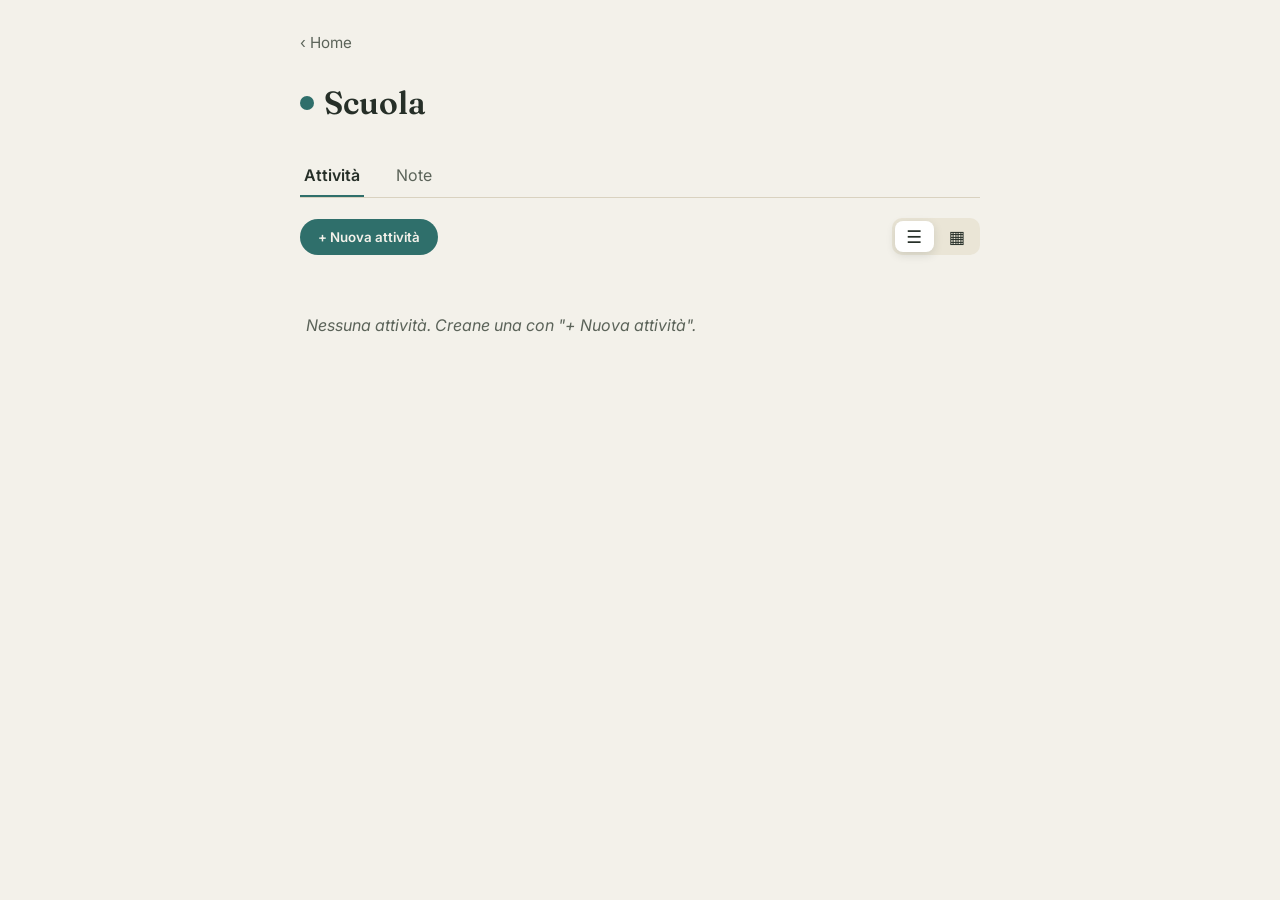
==== sezione.html @ 590e8acf "Add files via upload" ====
<!DOCTYPE html>
<html lang="it">
<head>
  <meta charset="UTF-8">
  <meta name="viewport" content="width=device-width, initial-scale=1.0, viewport-fit=cover">
  <title>Sezione — Il mio diario</title>
  <link rel="preconnect" href="https://fonts.googleapis.com">
  <link rel="preconnect" href="https://fonts.gstatic.com" crossorigin>
  <link href="https://fonts.googleapis.com/css2?family=Fraunces:wght@500;600&family=Inter:wght@400;500;600&display=swap" rel="stylesheet">
  <link rel="stylesheet" href="style.css">
</head>
<body>
  <div class="contenitore">

    <div class="barra-superiore">
      <a class="link-indietro" href="home.html">‹ Home</a>
    </div>

    <h1 class="titolo-sezione">
      <span class="pallino" aria-hidden="true"></span>
      <span id="nome-sezione-titolo">Sezione</span>
    </h1>

    <div class="sotto-tab">
      <button id="tab-attivita" class="attivo">Attività</button>
      <button id="tab-note">Note</button>
    </div>

    <!-- ===================== PANNELLO ATTIVITÀ ===================== -->
    <section id="pannello-attivita">

      <div class="barra-azioni">
        <button id="btn-nuova-attivita" class="pulsante-nuovo">+ Nuova attività</button>
        <div class="selettore-vista">
          <button id="btn-vista-elenco" class="attivo" title="Elenco" aria-label="Vista elenco">☰</button>
          <button id="btn-vista-calendario" title="Calendario" aria-label="Vista calendario">▦</button>
        </div>
      </div>

      <div id="vista-elenco-attivita" class="elenco"></div>

      <div id="vista-calendario-attivita" hidden>
        <div class="calendario-intestazione">
          <button id="mese-precedente" aria-label="Mese precedente">‹</button>
          <strong id="etichetta-mese"></strong>
          <button id="mese-successivo" aria-label="Mese successivo">›</button>
        </div>
        <div class="griglia-giorni-settimana">
          <div>LUN</div><div>MAR</div><div>MER</div><div>GIO</div>
          <div>VEN</div><div>SAB</div><div>DOM</div>
        </div>
        <div id="griglia-calendario" class="griglia-calendario"></div>
      </div>

    </section>

    <!-- ===================== PANNELLO NOTE ===================== -->
    <section id="pannello-note" hidden>

      <div class="barra-azioni">
        <button id="btn-nuova-nota" class="pulsante-nuovo">+ Nuova nota</button>
      </div>

      <div id="vista-elenco-note" class="griglia-note"></div>

    </section>

  </div>

  <!-- ===================== MODALE POST-IT: ATTIVITÀ ===================== -->
  <div id="sfondo-modale-attivita" class="sfondo-modale" hidden>
    <div class="postit">
      <div class="postit-azioni">
        <button id="btn-modifica-attivita" title="Modifica" aria-label="Modifica">✏️</button>
        <button id="btn-chiudi-attivita" title="Chiudi" aria-label="Chiudi">✕</button>
      </div>

      <!-- Modalità visualizzazione -->
      <div id="vista-dettaglio-attivita">
        <h3 id="dettaglio-attivita-titolo"></h3>
        <div class="riga-dettaglio">
          <span class="etichetta">Data</span>
          <span id="dettaglio-attivita-data"></span>
        </div>
        <div class="riga-dettaglio" id="riga-dettaglio-ora">
          <span class="etichetta">Orario</span>
          <span id="dettaglio-attivita-ora"></span>
        </div>
        <div class="riga-dettaglio">
          <span class="etichetta">Note</span>
          <p id="dettaglio-attivita-note"></p>
        </div>
      </div>

      <!-- Modalità modifica / creazione -->
      <form id="form-attivita" class="modifica-dettaglio" hidden>
        <h3 id="form-attivita-intestazione">Nuova attività</h3>

        <label for="input-attivita-titolo">Titolo</label>
        <input id="input-attivita-titolo" type="text" required>

        <label for="input-attivita-data">Data</label>
        <input id="input-attivita-data" type="date" required>

        <label for="input-attivita-ora">Orario (facoltativo)</label>
        <input id="input-attivita-ora" type="time">

        <label for="input-attivita-note">Note</label>
        <textarea id="input-attivita-note"></textarea>

        <button type="submit" class="salva">Salva attività</button>
        <button type="button" id="btn-elimina-attivita" hidden
                style="margin-top:10px; color:#8B5E83; font-size:0.85rem;">
          Elimina attività
        </button>
      </form>
    </div>
  </div>

  <!-- ===================== MODALE POST-IT: NOTA ===================== -->
  <div id="sfondo-modale-nota" class="sfondo-modale" hidden>
    <div class="postit">
      <div class="postit-azioni">
        <button id="btn-modifica-nota" title="Modifica" aria-label="Modifica">✏️</button>
        <button id="btn-chiudi-nota" title="Chiudi" aria-label="Chiudi">✕</button>
      </div>

      <!-- Modalità visualizzazione -->
      <div id="vista-dettaglio-nota">
        <h3 id="dettaglio-nota-titolo"></h3>
        <div class="riga-dettaglio">
          <p id="dettaglio-nota-contenuto" style="white-space: pre-wrap;"></p>
        </div>
      </div>

      <!-- Modalità modifica / creazione -->
      <form id="form-nota" class="modifica-dettaglio" hidden>
        <h3 id="form-nota-intestazione">Nuova nota</h3>

        <label for="input-nota-titolo">Titolo</label>
        <input id="input-nota-titolo" type="text" required>

        <label for="input-nota-contenuto">Contenuto</label>
        <textarea id="input-nota-contenuto" style="min-height: 140px;"></textarea>

        <button type="submit" class="salva">Salva nota</button>
        <button type="button" id="btn-elimina-nota" hidden
                style="margin-top:10px; color:#8B5E83; font-size:0.85rem;">
          Elimina nota
        </button>
      </form>
    </div>
  </div>

  <script src="storage.js"></script>
  <script src="sezione.js"></script>
</body>
</html>
---- style.css ----
/* =========================================================
   TOKEN — palette, font e misure di base, riusati ovunque
   ========================================================= */
:root {
  --color-paper: #F3F1EA;
  --color-paper-alt: #EAE5D6;
  --color-ink: #262F28;
  --color-ink-soft: #5B6359;
  --color-rule: #D9D2C0;

  --color-scuola: #2F6F6B;
  --color-scuola-soft: #E3EEEC;
  --color-personale: #8B5E83;
  --color-personale-soft: #F1E7EF;
  --color-accent: #C9A227;
  --color-white: #FFFFFF;

  --font-display: "Fraunces", Georgia, serif;
  --font-body: "Inter", system-ui, sans-serif;

  --shadow-paper: 0 3px 10px rgba(38, 47, 40, 0.14);
  --shadow-postit: 0 10px 30px rgba(38, 47, 40, 0.28);
}

* { box-sizing: border-box; }

html { scroll-padding-top: env(safe-area-inset-top, 0px); }

body {
  margin: 0;
  background: var(--color-paper);
  color: var(--color-ink);
  font-family: var(--font-body);
  line-height: 1.5;
  min-height: 100vh;
  padding-top: env(safe-area-inset-top, 0px);
  padding-bottom: env(safe-area-inset-bottom, 0px);
}

h1, h2, h3 { font-family: var(--font-display); font-weight: 600; margin: 0; }

a { color: inherit; text-decoration: none; }

button {
  font-family: var(--font-body);
  cursor: pointer;
  border: none;
  background: none;
  color: inherit;
}

button:focus-visible,
a:focus-visible,
input:focus-visible,
textarea:focus-visible {
  outline: 2px solid var(--color-accent);
  outline-offset: 2px;
}

.contenitore {
  max-width: 720px;
  margin: 0 auto;
  padding: 32px 20px 64px;
}

/* =========================================================
   HOME — titolo + linguette grandi verso le sezioni
   ========================================================= */

.home-intestazione {
  margin-bottom: 40px;
}

.home-intestazione .occhiello {
  color: var(--color-ink-soft);
  font-size: 0.95rem;
  margin-bottom: 4px;
}

.home-intestazione h1 {
  font-size: 2.2rem;
}

.linguette {
  display: flex;
  flex-direction: column;
  gap: 18px;
}

.linguetta {
  display: flex;
  align-items: center;
  justify-content: space-between;
  padding: 26px 28px;
  border-radius: 10px 28px 28px 10px;
  box-shadow: var(--shadow-paper);
  transition: transform 0.15s ease;
}

.linguetta:hover,
.linguetta:focus-visible {
  transform: translateX(4px);
}

.linguetta.scuola { background: var(--color-scuola-soft); border-left: 8px solid var(--color-scuola); }
.linguetta.personale { background: var(--color-personale-soft); border-left: 8px solid var(--color-personale); }

.linguetta .nome-sezione {
  font-family: var(--font-display);
  font-size: 1.5rem;
}

.linguetta .freccia {
  font-size: 1.4rem;
  color: var(--color-ink-soft);
}

/* =========================================================
   SEZIONE — intestazione, sotto-tab, barra azioni
   ========================================================= */

.barra-superiore {
  display: flex;
  align-items: center;
  justify-content: space-between;
  margin-bottom: 24px;
}

.link-indietro {
  color: var(--color-ink-soft);
  font-size: 0.95rem;
}

.titolo-sezione {
  display: flex;
  align-items: center;
  gap: 10px;
  margin-bottom: 28px;
}

.titolo-sezione .pallino {
  width: 14px;
  height: 14px;
  border-radius: 50%;
}

body.tema-scuola .pallino { background: var(--color-scuola); }
body.tema-personale .pallino { background: var(--color-personale); }

body.tema-scuola .accento { color: var(--color-scuola); }
body.tema-personale .accento { color: var(--color-personale); }

.sotto-tab {
  display: flex;
  gap: 4px;
  border-bottom: 1px solid var(--color-rule);
  margin-bottom: 20px;
}

.sotto-tab button {
  padding: 10px 4px;
  margin-right: 24px;
  font-size: 1rem;
  color: var(--color-ink-soft);
  border-bottom: 2px solid transparent;
}

.sotto-tab button.attivo {
  color: var(--color-ink);
  border-bottom-color: currentColor;
  font-weight: 600;
}

body.tema-scuola .sotto-tab button.attivo { border-bottom-color: var(--color-scuola); }
body.tema-personale .sotto-tab button.attivo { border-bottom-color: var(--color-personale); }

.barra-azioni {
  display: flex;
  align-items: center;
  justify-content: space-between;
  margin-bottom: 18px;
  gap: 12px;
  flex-wrap: wrap;
}

.pulsante-nuovo {
  font-weight: 600;
  padding: 10px 18px;
  border-radius: 20px;
  background: var(--color-ink);
  color: var(--color-paper);
}

body.tema-scuola .pulsante-nuovo { background: var(--color-scuola); }
body.tema-personale .pulsante-nuovo { background: var(--color-personale); }

.selettore-vista {
  display: flex;
  gap: 2px;
  background: var(--color-paper-alt);
  border-radius: 10px;
  padding: 3px;
}

.selettore-vista button {
  padding: 7px 12px;
  border-radius: 8px;
  font-size: 1.1rem;
  line-height: 1;
}

.selettore-vista button.attivo {
  background: var(--color-white);
  box-shadow: var(--shadow-paper);
}

/* ---- Vista elenco (attività e note) ---- */

.elenco { display: flex; flex-direction: column; }

.riga-elemento {
  display: flex;
  align-items: center;
  gap: 12px;
  padding: 14px 6px;
  border-bottom: 1px solid var(--color-rule);
  text-align: left;
  width: 100%;
}

.riga-elemento .data-riga {
  font-variant-numeric: tabular-nums;
  color: var(--color-ink-soft);
  font-size: 0.9rem;
  min-width: 64px;
}

.riga-elemento .titolo-riga {
  flex: 1;
  font-weight: 500;
}

.riga-elemento .estratto-riga {
  color: var(--color-ink-soft);
  font-size: 0.9rem;
}

.riga-elemento { cursor: pointer; }

.riga-elemento .azioni-riga {
  display: flex;
  gap: 4px;
  flex-shrink: 0;
}

.riga-elemento .icona-azione {
  font-size: 0.95rem;
  padding: 4px 6px;
  border-radius: 6px;
  opacity: 0.75;
}

.riga-elemento .icona-azione:hover,
.riga-elemento .icona-azione:focus-visible {
  opacity: 1;
  background: var(--color-paper-alt);
}

.griglia-note {
  display: grid;
  grid-template-columns: repeat(auto-fill, minmax(150px, 1fr));
  gap: 16px;
}

.card-nota {
  text-align: left;
  background: var(--color-paper-alt);
  border-radius: 3px;
  padding: 16px;
  min-height: 130px;
  display: flex;
  flex-direction: column;
  gap: 8px;
  box-shadow: var(--shadow-paper);
  transition: transform 0.15s ease;
}

body.tema-scuola .card-nota { background: var(--color-scuola-soft); }
body.tema-personale .card-nota { background: var(--color-personale-soft); }

.card-nota:nth-child(odd) { transform: rotate(-1.2deg); }
.card-nota:nth-child(even) { transform: rotate(1deg); }

.card-nota:hover,
.card-nota:focus-visible {
  transform: rotate(0deg) translateY(-2px);
}

.titolo-card-nota {
  font-family: var(--font-display);
  font-size: 1.05rem;
}

.anteprima-card-nota {
  font-size: 0.85rem;
  color: var(--color-ink-soft);
  display: -webkit-box;
  -webkit-line-clamp: 5;
  -webkit-box-orient: vertical;
  overflow: hidden;
}

.messaggio-vuoto {
  color: var(--color-ink-soft);
  padding: 24px 6px;
  font-style: italic;
  grid-column: 1 / -1;
}

/* ---- Vista calendario ---- */

.calendario-intestazione {
  display: flex;
  align-items: center;
  justify-content: space-between;
  margin-bottom: 10px;
}

.calendario-intestazione button {
  font-size: 1.2rem;
  padding: 4px 10px;
}

.griglia-giorni-settimana,
.griglia-calendario {
  display: grid;
  grid-template-columns: repeat(7, 1fr);
  gap: 1px;
  background: var(--color-rule);
}

.griglia-giorni-settimana {
  margin-bottom: 1px;
}

.griglia-giorni-settimana div {
  background: var(--color-paper-alt);
  padding: 6px 4px;
  font-size: 0.75rem;
  text-align: center;
  color: var(--color-ink-soft);
}

.cella-giorno {
  background: var(--color-white);
  min-height: 86px;
  padding: 4px;
  display: flex;
  flex-direction: column;
  gap: 3px;
}

.cella-giorno.vuota { background: var(--color-paper); }

.numero-giorno {
  align-self: flex-end;
  font-size: 0.75rem;
  color: var(--color-ink-soft);
}

.chip-attivita {
  font-size: 0.72rem;
  background: var(--color-paper-alt);
  border-radius: 5px;
  padding: 2px 5px;
  text-align: left;
  overflow: hidden;
  text-overflow: ellipsis;
  white-space: nowrap;
}

body.tema-scuola .chip-attivita { background: var(--color-scuola-soft); }
body.tema-personale .chip-attivita { background: var(--color-personale-soft); }

/* =========================================================
   POST-IT — il modale di dettaglio/modifica
   ========================================================= */

.sfondo-modale {
  position: fixed;
  inset: 0;
  background: rgba(38, 47, 40, 0.35);
  display: flex;
  align-items: center;
  justify-content: center;
  padding: 20px;
  z-index: 50;
}

.sfondo-modale[hidden] { display: none; }

.postit {
  background: var(--color-white);
  width: 100%;
  max-width: 420px;
  border-radius: 4px 16px 16px 4px;
  box-shadow: var(--shadow-postit);
  padding: 24px;
  transform: rotate(-0.6deg);
  position: relative;
}

body.tema-scuola .postit { border-left: 10px solid var(--color-scuola); }
body.tema-personale .postit { border-left: 10px solid var(--color-personale); }

.postit-azioni {
  position: absolute;
  top: 14px;
  right: 16px;
  display: flex;
  gap: 10px;
}

.postit-azioni button { font-size: 1.1rem; color: var(--color-ink-soft); }

.postit h3 { font-size: 1.3rem; padding-right: 50px; margin-bottom: 12px; }

.postit .riga-dettaglio {
  margin-bottom: 10px;
  font-size: 0.95rem;
}

.postit .riga-dettaglio .etichetta {
  color: var(--color-ink-soft);
  font-size: 0.78rem;
  display: block;
  margin-bottom: 2px;
}

.postit label {
  display: block;
  font-size: 0.78rem;
  color: var(--color-ink-soft);
  margin-bottom: 4px;
  margin-top: 14px;
}

.postit input,
.postit textarea,
.postit select {
  width: 100%;
  padding: 8px 10px;
  border: 1px solid var(--color-rule);
  border-radius: 6px;
  font-family: var(--font-body);
  font-size: 0.95rem;
  background: var(--color-paper);
}

.postit textarea { min-height: 90px; resize: vertical; }

.postit .salva {
  margin-top: 18px;
  padding: 10px 18px;
  border-radius: 20px;
  background: var(--color-ink);
  color: var(--color-paper);
  font-weight: 600;
}

/* =========================================================
   Responsive
   ========================================================= */

@media (max-width: 480px) {
  .cella-giorno { min-height: 58px; }
  .numero-giorno { font-size: 0.7rem; }
  .chip-attivita { font-size: 0.65rem; }
  .linguetta { padding: 20px; }
}
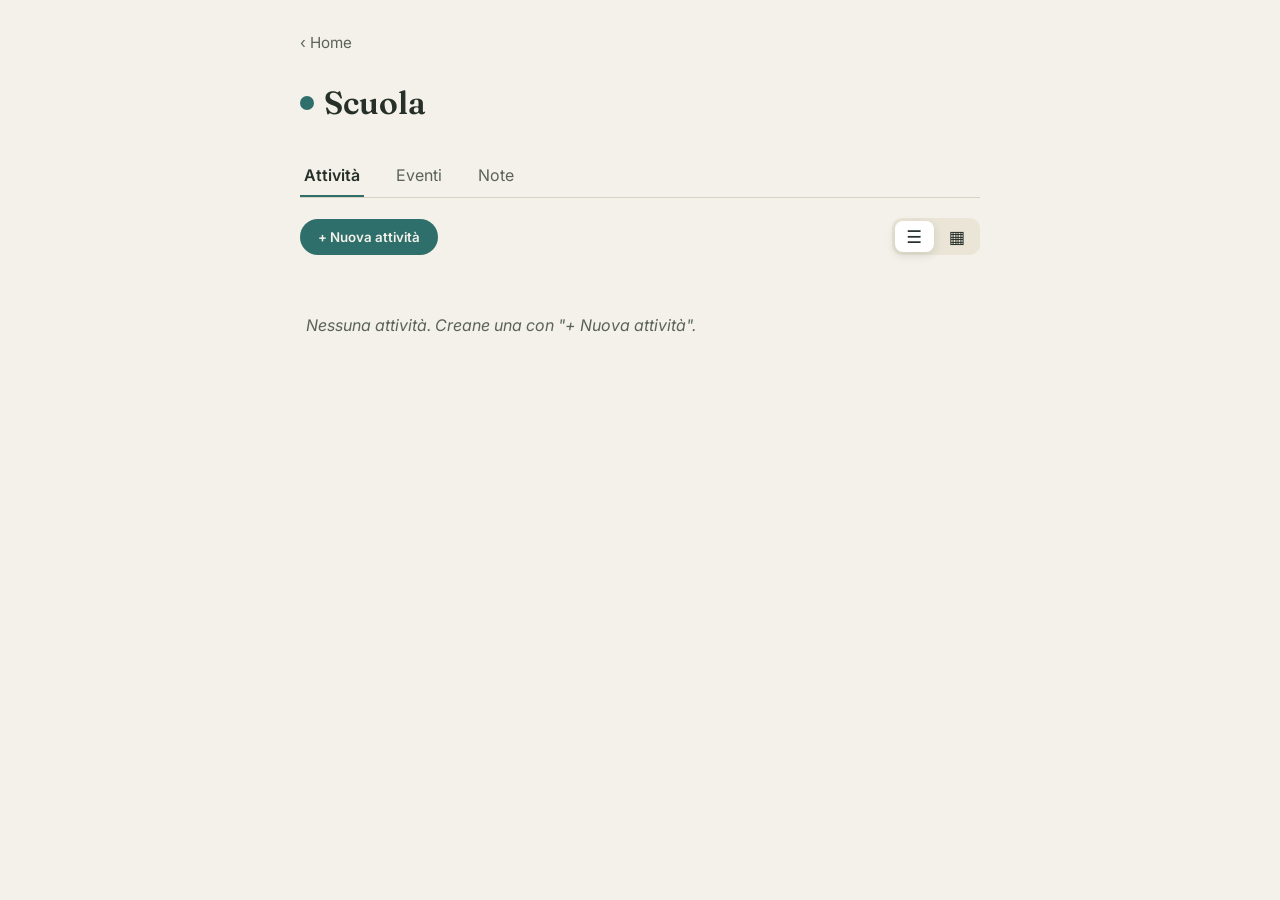
==== commit e8e24c85: "Modified sezione.html, sezione.js, storage.js, style.css" ====
--- a/sezione.html
+++ b/sezione.html
@@ -13,7 +13,7 @@
   <div class="contenitore">
 
     <div class="barra-superiore">
-      <a class="link-indietro" href="home.html">‹ Home</a>
+      <a class="link-indietro" href="index.html">‹ Home</a>
     </div>
 
     <h1 class="titolo-sezione">
@@ -23,6 +23,7 @@
 
     <div class="sotto-tab">
       <button id="tab-attivita" class="attivo">Attività</button>
+      <button id="tab-eventi">Eventi</button>
       <button id="tab-note">Note</button>
     </div>
 
@@ -54,6 +55,17 @@
 
     </section>
 
+    <!-- ===================== PANNELLO EVENTI ===================== -->
+    <section id="pannello-eventi" hidden>
+
+      <div class="barra-azioni">
+        <button id="btn-nuovo-evento" class="pulsante-nuovo">+ Nuovo evento</button>
+      </div>
+
+      <div id="vista-eventi"></div>
+
+    </section>
+
     <!-- ===================== PANNELLO NOTE ===================== -->
     <section id="pannello-note" hidden>
 
@@ -67,7 +79,7 @@
 
   </div>
 
-  <!-- ===================== MODALE POST-IT: ATTIVITÀ ===================== -->
+  <!-- ===================== MODALE POST-IT: ATTIVITÀ / EVENTO ===================== -->
   <div id="sfondo-modale-attivita" class="sfondo-modale" hidden>
     <div class="postit">
       <div class="postit-azioni">
@@ -77,19 +89,25 @@
 
       <!-- Modalità visualizzazione -->
       <div id="vista-dettaglio-attivita">
+        <span class="badge-tipo" id="dettaglio-attivita-tipo"></span>
         <h3 id="dettaglio-attivita-titolo"></h3>
         <div class="riga-dettaglio">
-          <span class="etichetta">Data</span>
+          <span class="etichetta" id="dettaglio-attivita-etichetta-data">Data</span>
           <span id="dettaglio-attivita-data"></span>
         </div>
         <div class="riga-dettaglio" id="riga-dettaglio-ora">
           <span class="etichetta">Orario</span>
           <span id="dettaglio-attivita-ora"></span>
         </div>
+        <div class="riga-dettaglio" id="riga-dettaglio-materia">
+          <span class="etichetta">Materia</span>
+          <span id="dettaglio-attivita-materia"></span>
+        </div>
         <div class="riga-dettaglio">
           <span class="etichetta">Note</span>
           <p id="dettaglio-attivita-note"></p>
         </div>
+        <button type="button" id="btn-toggle-stato" class="pulsante-stato" hidden></button>
       </div>
 
       <!-- Modalità modifica / creazione -->
@@ -99,19 +117,29 @@
         <label for="input-attivita-titolo">Titolo</label>
         <input id="input-attivita-titolo" type="text" required>
 
-        <label for="input-attivita-data">Data</label>
+        <label for="input-attivita-data" id="label-attivita-data">Data</label>
         <input id="input-attivita-data" type="date" required>
+
+        <div id="gruppo-data-fine" hidden>
+          <label for="input-attivita-data-fine">Data di fine</label>
+          <input id="input-attivita-data-fine" type="date">
+        </div>
 
         <label for="input-attivita-ora">Orario (facoltativo)</label>
         <input id="input-attivita-ora" type="time">
 
+        <div id="gruppo-materia" hidden>
+          <label for="input-attivita-materia">Materia (facoltativa)</label>
+          <select id="input-attivita-materia"></select>
+        </div>
+
         <label for="input-attivita-note">Note</label>
         <textarea id="input-attivita-note"></textarea>
 
-        <button type="submit" class="salva">Salva attività</button>
+        <button type="submit" class="salva" id="btn-salva-attivita">Salva attività</button>
         <button type="button" id="btn-elimina-attivita" hidden
                 style="margin-top:10px; color:#8B5E83; font-size:0.85rem;">
-          Elimina attività
+          Elimina
         </button>
       </form>
     </div>
--- a/style.css
+++ b/style.css
@@ -245,7 +245,62 @@
   font-size: 0.9rem;
 }
 
+.riga-elemento .data-riga-larga { min-width: 112px; }
+
 .riga-elemento { cursor: pointer; }
+
+/* Attività svolta: resta in elenco ma barrata e attenuata */
+.riga-elemento.svolta .titolo-riga,
+.riga-elemento.svolta .data-riga {
+  text-decoration: line-through;
+  opacity: 0.5;
+}
+
+.check-stato {
+  width: 24px;
+  height: 24px;
+  flex-shrink: 0;
+  border: 2px solid var(--color-ink-soft);
+  border-radius: 50%;
+  display: flex;
+  align-items: center;
+  justify-content: center;
+  font-size: 0.8rem;
+  line-height: 1;
+  color: var(--color-white);
+}
+
+.check-stato.spuntata { border-color: transparent; }
+body.tema-scuola .check-stato.spuntata { background: var(--color-scuola); }
+body.tema-personale .check-stato.spuntata { background: var(--color-personale); }
+
+.tag-materia {
+  display: inline-block;
+  margin-left: 6px;
+  padding: 1px 8px;
+  border-radius: 10px;
+  font-size: 0.72rem;
+  font-weight: 500;
+  background: var(--color-paper-alt);
+  color: var(--color-ink-soft);
+  vertical-align: 1px;
+}
+
+/* ---- Tab Eventi: gruppi In corso / Futuri / Passati ---- */
+
+.titolo-gruppo {
+  font-size: 1.05rem;
+  margin: 20px 0 4px;
+}
+.titolo-gruppo:first-child { margin-top: 0; }
+
+.gruppo-passati { margin-top: 24px; }
+.gruppo-passati summary {
+  cursor: pointer;
+  color: var(--color-ink-soft);
+  font-size: 0.95rem;
+  padding: 6px 0;
+}
 
 .riga-elemento .azioni-riga {
   display: flex;
@@ -334,7 +389,10 @@
 .griglia-giorni-settimana,
 .griglia-calendario {
   display: grid;
-  grid-template-columns: repeat(7, 1fr);
+  /* minmax(0, 1fr) e non 1fr: con "1fr" una colonna non può restringersi sotto la
+     larghezza del suo contenuto, quindi un titolo lungo allargava la sua colonna.
+     Con minmax(0, 1fr) le 7 colonne restano sempre uguali. */
+  grid-template-columns: repeat(7, minmax(0, 1fr));
   gap: 1px;
   background: var(--color-rule);
 }
@@ -354,6 +412,7 @@
 .cella-giorno {
   background: var(--color-white);
   min-height: 86px;
+  min-width: 0;
   padding: 4px;
   display: flex;
   flex-direction: column;
@@ -361,6 +420,12 @@
 }
 
 .cella-giorno.vuota { background: var(--color-paper); }
+
+.cella-giorno.oggi { background: #FBF6DF; }
+.cella-giorno.oggi .numero-giorno {
+  color: var(--color-ink);
+  font-weight: 700;
+}
 
 .numero-giorno {
   align-self: flex-end;
@@ -369,6 +434,9 @@
 }
 
 .chip-attivita {
+  display: block;
+  width: 100%;
+  min-width: 0;
   font-size: 0.72rem;
   background: var(--color-paper-alt);
   border-radius: 5px;
@@ -381,6 +449,19 @@
 
 body.tema-scuola .chip-attivita { background: var(--color-scuola-soft); }
 body.tema-personale .chip-attivita { background: var(--color-personale-soft); }
+
+/* Gli eventi si distinguono dalle attività: tinta piena e barra a sinistra */
+.chip-evento {
+  color: var(--color-white);
+  font-weight: 500;
+}
+body.tema-scuola .chip-evento { background: var(--color-scuola); }
+body.tema-personale .chip-evento { background: var(--color-personale); }
+
+.chip-attivita.svolta {
+  text-decoration: line-through;
+  opacity: 0.55;
+}
 
 /* =========================================================
    POST-IT — il modale di dettaglio/modifica
@@ -408,6 +489,8 @@
   padding: 24px;
   transform: rotate(-0.6deg);
   position: relative;
+  max-height: 90vh;
+  overflow-y: auto; /* il form di un evento è alto: su telefono deve poter scorrere */
 }
 
 body.tema-scuola .postit { border-left: 10px solid var(--color-scuola); }
@@ -424,6 +507,29 @@
 .postit-azioni button { font-size: 1.1rem; color: var(--color-ink-soft); }
 
 .postit h3 { font-size: 1.3rem; padding-right: 50px; margin-bottom: 12px; }
+
+.badge-tipo {
+  display: inline-block;
+  font-size: 0.72rem;
+  font-weight: 600;
+  text-transform: uppercase;
+  letter-spacing: 0.04em;
+  margin-bottom: 6px;
+}
+body.tema-scuola .badge-tipo { color: var(--color-scuola); }
+body.tema-personale .badge-tipo { color: var(--color-personale); }
+
+.pulsante-stato {
+  margin-top: 14px;
+  padding: 9px 16px;
+  border-radius: 20px;
+  border: 1.5px solid currentColor;
+  font-weight: 600;
+  font-size: 0.9rem;
+}
+.pulsante-stato[hidden] { display: none; }
+body.tema-scuola .pulsante-stato { color: var(--color-scuola); }
+body.tema-personale .pulsante-stato { color: var(--color-personale); }
 
 .postit .riga-dettaglio {
   margin-bottom: 10px;
